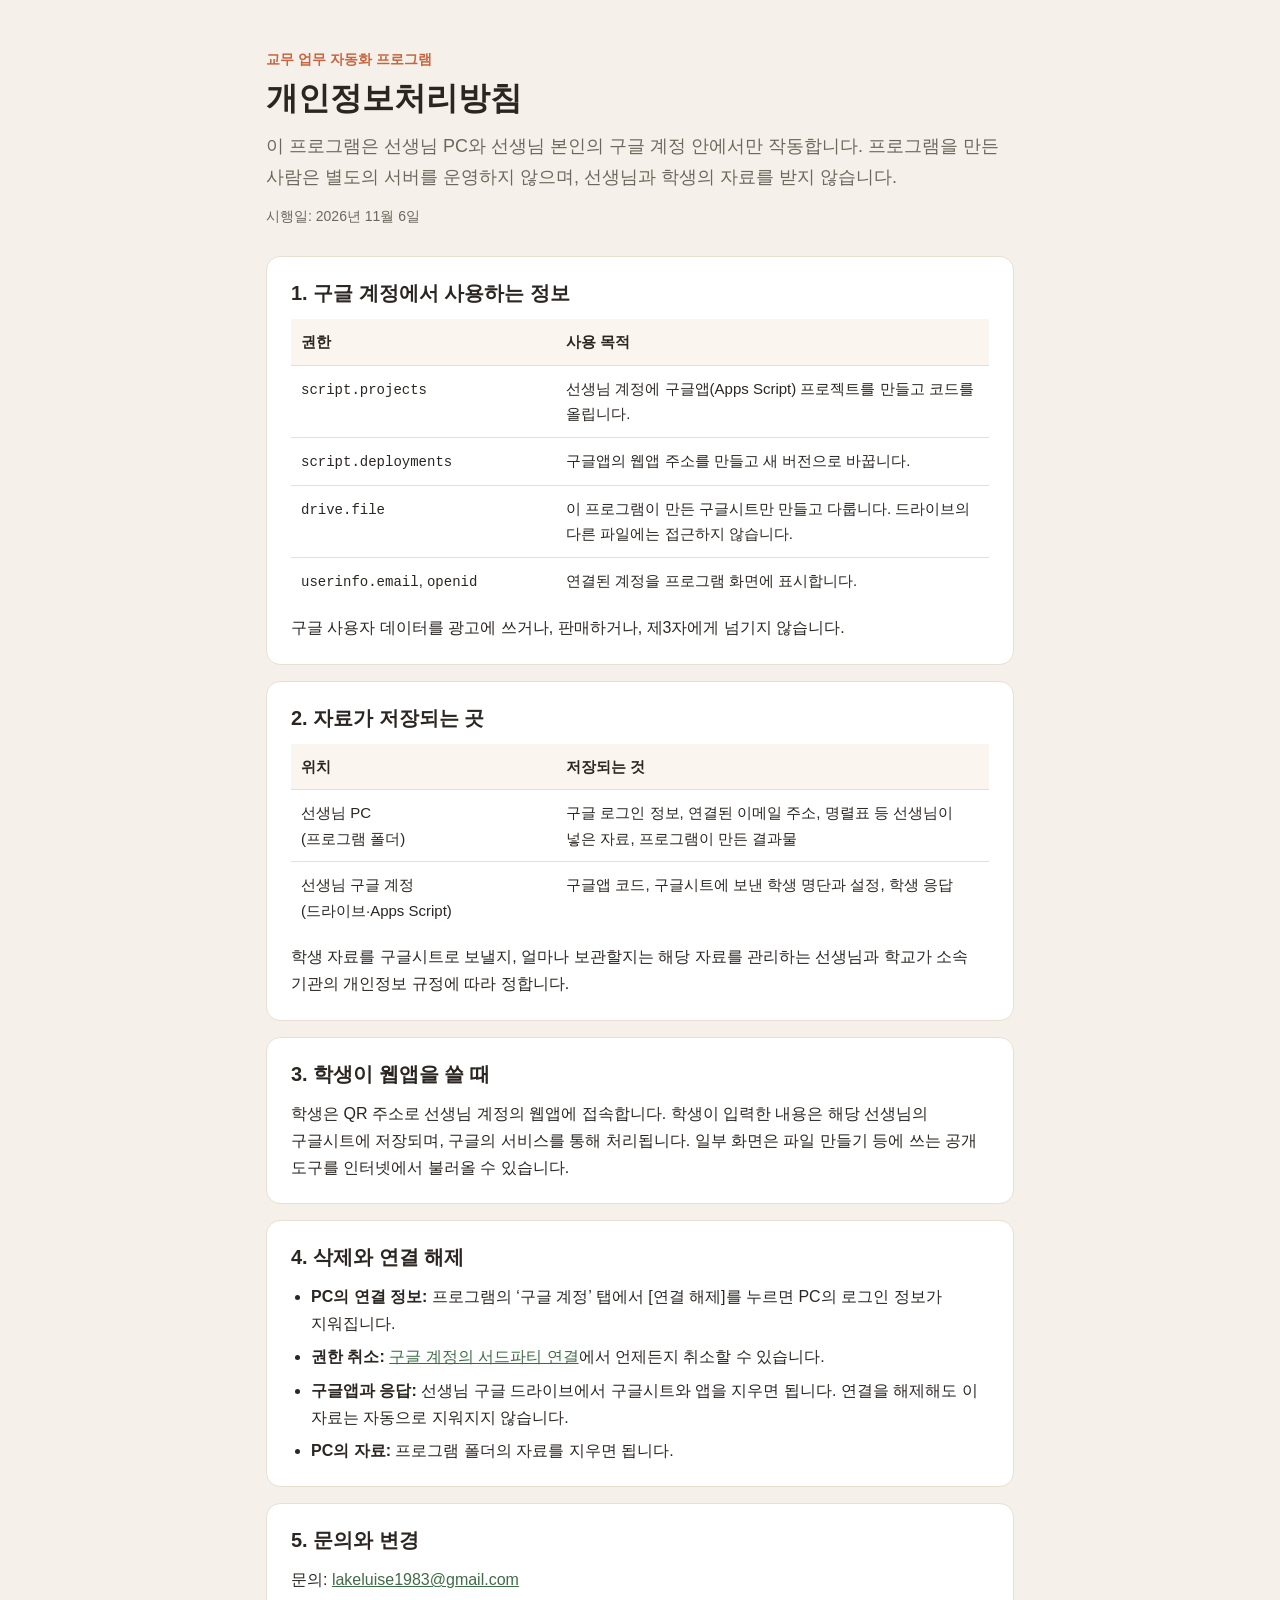
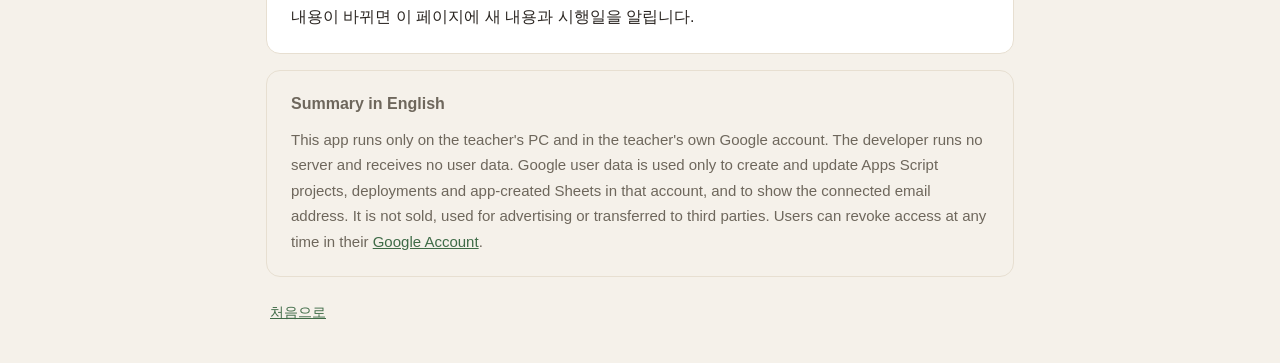
==== privacy.html @ c2fbe7fb "Add files via upload" ====
<!doctype html>
<html lang="ko">
<head>
<meta charset="utf-8">
<meta name="viewport" content="width=device-width, initial-scale=1">
<title>개인정보처리방침</title>
<meta name="description" content="교무 업무 자동화 프로그램의 개인정보처리방침입니다.">
<link rel="stylesheet" href="style.css">
</head>
<body>
<main>
  <header>
    <p class="kicker"><a href="index.html">교무 업무 자동화 프로그램</a></p>
    <h1>개인정보처리방침</h1>
    <p class="lead">이 프로그램은 선생님 PC와 선생님 본인의 구글 계정 안에서만 작동합니다. 프로그램을 만든 사람은 별도의 서버를 운영하지 않으며, 선생님과 학생의 자료를 받지 않습니다.</p>
    <p class="date">시행일: 2026년 11월 6일</p>
  </header>

  <section>
    <h2>1. 구글 계정에서 사용하는 정보</h2>
    <table>
      <thead><tr><th>권한</th><th>사용 목적</th></tr></thead>
      <tbody>
        <tr><td><code>script.projects</code></td><td>선생님 계정에 구글앱(Apps Script) 프로젝트를 만들고 코드를 올립니다.</td></tr>
        <tr><td><code>script.deployments</code></td><td>구글앱의 웹앱 주소를 만들고 새 버전으로 바꿉니다.</td></tr>
        <tr><td><code>drive.file</code></td><td>이 프로그램이 만든 구글시트만 만들고 다룹니다. 드라이브의 다른 파일에는 접근하지 않습니다.</td></tr>
        <tr><td><code>userinfo.email</code>, <code>openid</code></td><td>연결된 계정을 프로그램 화면에 표시합니다.</td></tr>
      </tbody>
    </table>
    <p>구글 사용자 데이터를 광고에 쓰거나, 판매하거나, 제3자에게 넘기지 않습니다.</p>
  </section>

  <section>
    <h2>2. 자료가 저장되는 곳</h2>
    <table>
      <thead><tr><th>위치</th><th>저장되는 것</th></tr></thead>
      <tbody>
        <tr><td>선생님 PC<br>(프로그램 폴더)</td><td>구글 로그인 정보, 연결된 이메일 주소, 명렬표 등 선생님이 넣은 자료, 프로그램이 만든 결과물</td></tr>
        <tr><td>선생님 구글 계정<br>(드라이브·Apps Script)</td><td>구글앱 코드, 구글시트에 보낸 학생 명단과 설정, 학생 응답</td></tr>
      </tbody>
    </table>
    <p>학생 자료를 구글시트로 보낼지, 얼마나 보관할지는 해당 자료를 관리하는 선생님과 학교가 소속 기관의 개인정보 규정에 따라 정합니다.</p>
  </section>

  <section>
    <h2>3. 학생이 웹앱을 쓸 때</h2>
    <p>학생은 QR 주소로 선생님 계정의 웹앱에 접속합니다. 학생이 입력한 내용은 해당 선생님의 구글시트에 저장되며, 구글의 서비스를 통해 처리됩니다. 일부 화면은 파일 만들기 등에 쓰는 공개 도구를 인터넷에서 불러올 수 있습니다.</p>
  </section>

  <section>
    <h2>4. 삭제와 연결 해제</h2>
    <ul>
      <li><b>PC의 연결 정보:</b> 프로그램의 ‘구글 계정’ 탭에서 [연결 해제]를 누르면 PC의 로그인 정보가 지워집니다.</li>
      <li><b>권한 취소:</b> <a href="https://myaccount.google.com/permissions">구글 계정의 서드파티 연결</a>에서 언제든지 취소할 수 있습니다.</li>
      <li><b>구글앱과 응답:</b> 선생님 구글 드라이브에서 구글시트와 앱을 지우면 됩니다. 연결을 해제해도 이 자료는 자동으로 지워지지 않습니다.</li>
      <li><b>PC의 자료:</b> 프로그램 폴더의 자료를 지우면 됩니다.</li>
    </ul>
  </section>

  <section>
    <h2>5. 문의와 변경</h2>
    <p>문의: <a href="mailto:lakeluise1983@gmail.com">lakeluise1983@gmail.com</a></p>
    <p>내용이 바뀌면 이 페이지에 새 내용과 시행일을 알립니다.</p>
  </section>

  <section lang="en" class="en">
    <h2>Summary in English</h2>
    <p>This app runs only on the teacher's PC and in the teacher's own Google account. The developer runs no server and receives no user data. Google user data is used only to create and update Apps Script projects, deployments and app-created Sheets in that account, and to show the connected email address. It is not sold, used for advertising or transferred to third parties. Users can revoke access at any time in their <a href="https://myaccount.google.com/permissions">Google Account</a>.</p>
  </section>

  <footer>
    <a href="index.html">처음으로</a>
  </footer>
</main>
</body>
</html>
---- style.css ----
:root {
  --bg: #F5F1EA;
  --card: #FFFFFF;
  --text: #2B2622;
  --muted: #6E675C;
  --line: #E7DFD1;
  --coral: #C6653F;
  --green: #3F6B47;
  --soft: #FAF6EF;
}
@media (prefers-color-scheme: dark) {
  :root {
    --bg: #1F1C19;
    --card: #2A2622;
    --text: #F1ECE4;
    --muted: #B5ADA1;
    --line: #443E37;
    --coral: #E58A65;
    --green: #8DBB95;
    --soft: #332E29;
  }
}
* { box-sizing: border-box; }
body {
  margin: 0;
  background: var(--bg);
  color: var(--text);
  font-family: "Malgun Gothic", "Apple SD Gothic Neo", "Noto Sans KR", sans-serif;
  font-size: 16px;
  line-height: 1.7;
  word-break: keep-all;
}
main { max-width: 780px; margin: 0 auto; padding: 48px 16px 40px; }
header { margin-bottom: 28px; }
.kicker { margin: 0 0 6px; color: var(--coral); font-size: 14px; font-weight: 700; }
.kicker a { color: inherit; text-decoration: none; }
h1 { margin: 0 0 12px; font-size: 32px; line-height: 1.3; }
.lead { margin: 0; font-size: 18px; color: var(--muted); }
.date { margin: 12px 0 0; font-size: 14px; color: var(--muted); }
section {
  background: var(--card);
  border: 1px solid var(--line);
  border-radius: 14px;
  padding: 22px 24px;
  margin-bottom: 16px;
}
h2 { margin: 0 0 12px; font-size: 20px; line-height: 1.4; }
p { margin: 10px 0 0; }
h2 + p { margin-top: 0; }
a { color: var(--green); }
ul { margin: 0; padding-left: 20px; }
li + li { margin-top: 6px; }
code { font-family: Consolas, monospace; font-size: 14px; overflow-wrap: anywhere; }
table { width: 100%; border-collapse: collapse; font-size: 15px; }
th, td { padding: 10px; border-bottom: 1px solid var(--line); text-align: left; vertical-align: top; }
th { background: var(--soft); font-weight: 700; }
th:first-child, td:first-child { width: 38%; }
tr:last-child td { border-bottom: 0; }
.steps { list-style: none; counter-reset: s; margin: 0; padding: 0; }
.steps li { counter-increment: s; position: relative; padding-left: 42px; min-height: 30px; }
.steps li + li { margin-top: 14px; }
.steps li::before {
  content: counter(s);
  position: absolute; left: 0; top: 0;
  width: 28px; height: 28px; border-radius: 50%;
  background: var(--coral); color: #fff;
  font-size: 14px; font-weight: 700; line-height: 28px; text-align: center;
}
.steps b, .steps span { display: block; }
.steps span { color: var(--muted); font-size: 15px; }
.note { margin-top: 14px; color: var(--muted); font-size: 15px; }
.en { background: transparent; color: var(--muted); font-size: 15px; }
.en h2 { font-size: 16px; }
footer { display: flex; flex-wrap: wrap; gap: 8px 20px; justify-content: space-between; padding: 8px 4px 0; color: var(--muted); font-size: 14px; }
@media (max-width: 560px) {
  main { padding-top: 28px; }
  h1 { font-size: 26px; }
  section { padding: 18px 16px; }
  table { font-size: 14px; }
  th, td { padding: 8px 6px; }
}
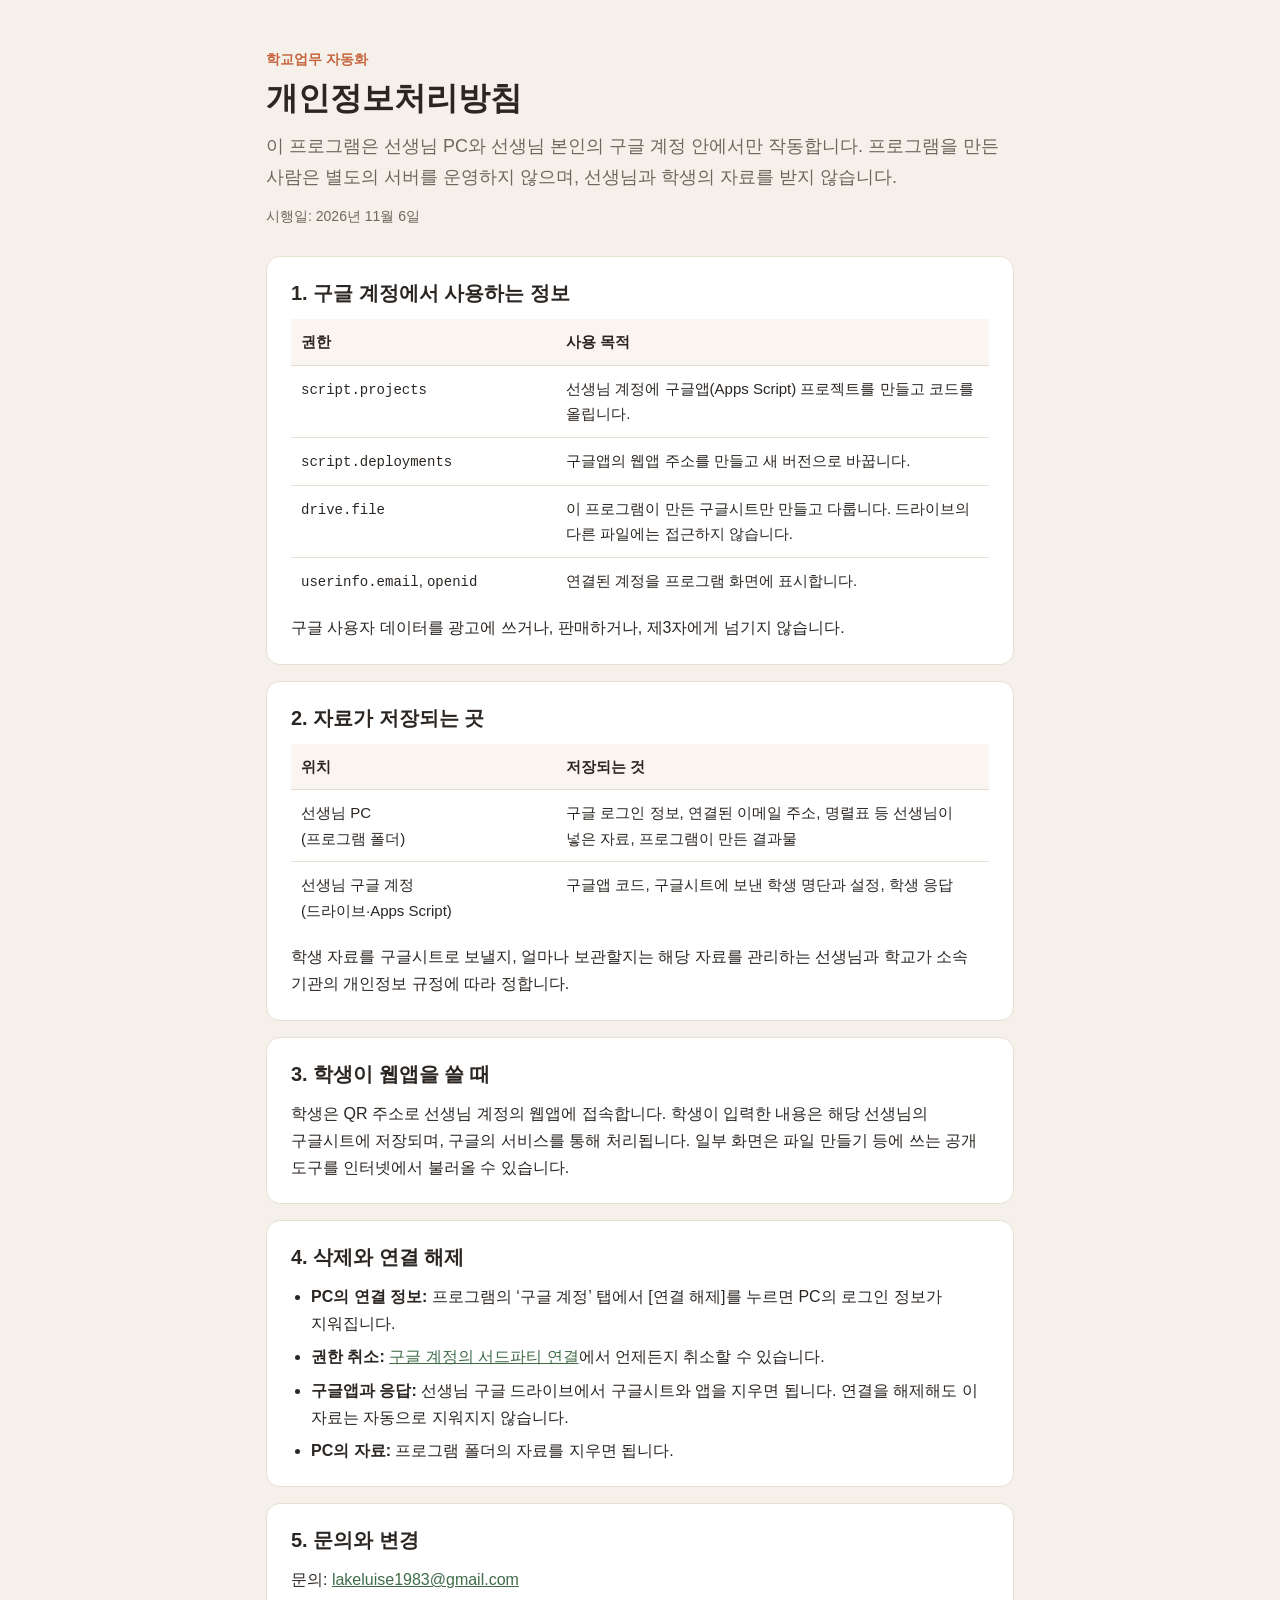
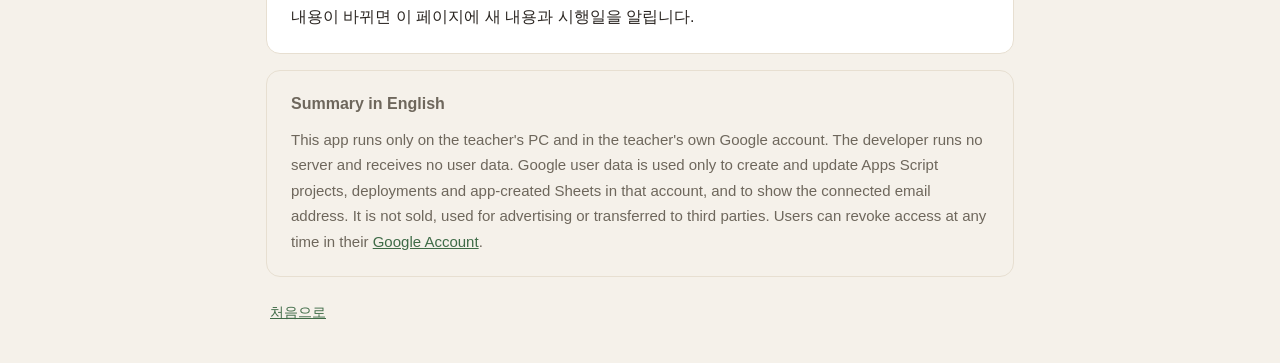
==== commit f0136a38: "Add files via upload" ====
--- a/privacy.html
+++ b/privacy.html
@@ -4,13 +4,13 @@
 <meta charset="utf-8">
 <meta name="viewport" content="width=device-width, initial-scale=1">
 <title>개인정보처리방침</title>
-<meta name="description" content="교무 업무 자동화 프로그램의 개인정보처리방침입니다.">
+<meta name="description" content="학교업무 자동화의 개인정보처리방침입니다.">
 <link rel="stylesheet" href="style.css">
 </head>
 <body>
 <main>
   <header>
-    <p class="kicker"><a href="index.html">교무 업무 자동화 프로그램</a></p>
+    <p class="kicker"><a href="index.html">학교업무 자동화</a></p>
     <h1>개인정보처리방침</h1>
     <p class="lead">이 프로그램은 선생님 PC와 선생님 본인의 구글 계정 안에서만 작동합니다. 프로그램을 만든 사람은 별도의 서버를 운영하지 않으며, 선생님과 학생의 자료를 받지 않습니다.</p>
     <p class="date">시행일: 2026년 11월 6일</p>
